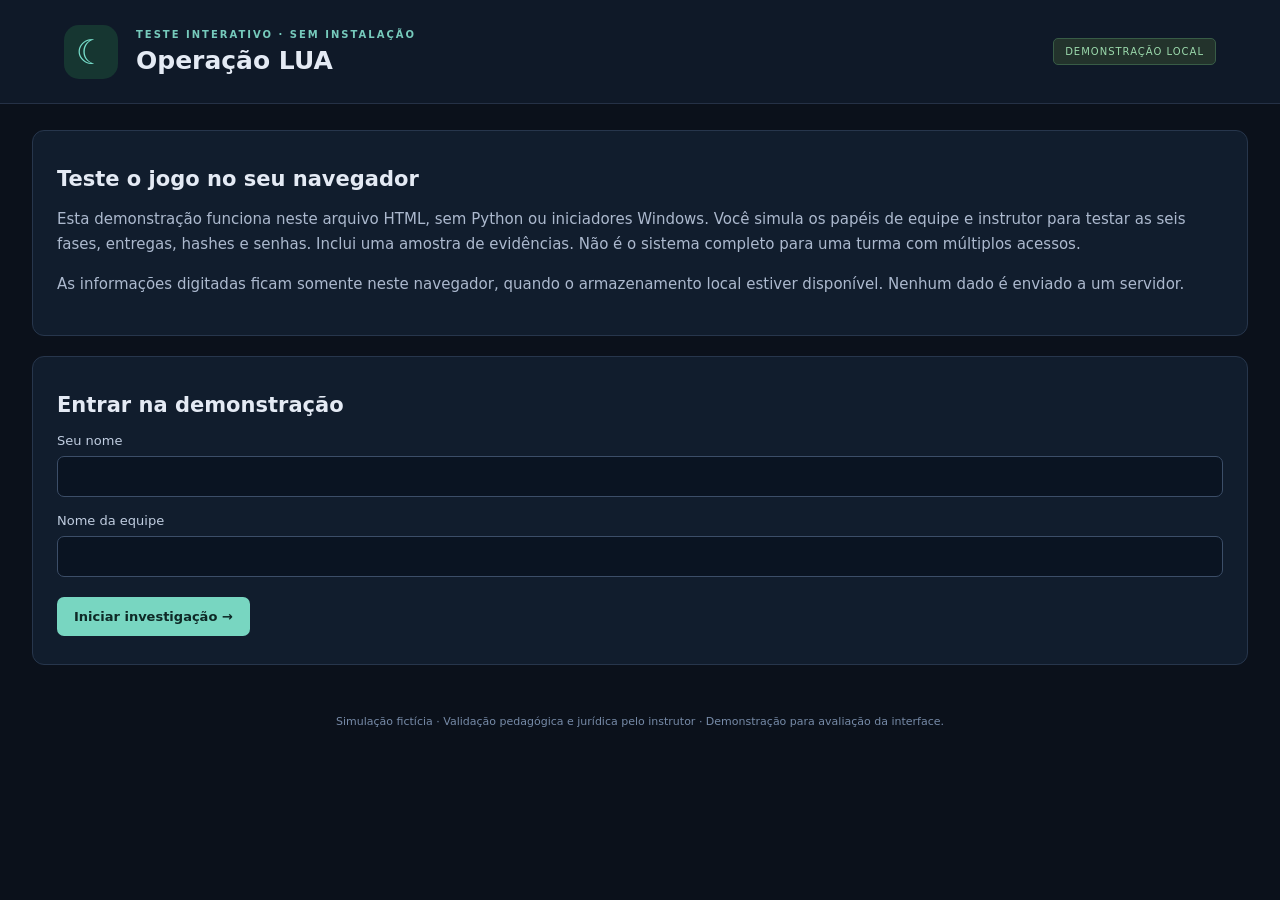
==== docs/index.html @ f0394161 "Adiciona entrada da demonstração nas origens padrão do GitHub Pages" ====
<!doctype html><html lang="pt-BR"><meta charset="utf-8"><meta name="viewport" content="width=device-width,initial-scale=1"><title>Operação LUA — teste no navegador</title><style>[hidden]{display:none!important}
:root{color-scheme:dark;font-family:Inter,ui-sans-serif,system-ui,sans-serif;color:#e4eaf4;background:#0b111b;font-size:15px}*{box-sizing:border-box}body{margin:0}header{display:flex;gap:18px;align-items:center;padding:24px 5vw;background:#0f1928;border-bottom:1px solid #253146}h1{font-size:25px;margin:4px 0;font-weight:650}.brand-icon{font-size:34px;color:#77ddca;background:#163631;width:54px;height:54px;display:grid;place-items:center;border-radius:15px}.eyebrow{font-size:10px;font-weight:700;letter-spacing:2px;color:#76cabc}.badge{display:inline-block;background:#23332c;color:#9bd9ac;border:1px solid #385c46;padding:7px 11px;border-radius:5px;font-size:10px;letter-spacing:1px;margin-left:auto}.badge.pending{background:#3b3022;color:#edc17e;border-color:#655136}main{max-width:1380px;margin:0 auto;padding:26px 32px}.welcome{margin:14px 0 28px}.welcome h2{font-size:30px;margin:10px 0}.welcome p,p,li{color:#acb9ce;line-height:1.65}h2{font-size:21px;margin:12px 0 16px}h3{font-size:16px}.access,.grid{display:grid;grid-template-columns:repeat(auto-fit,minmax(300px,1fr));gap:20px}section,article{background:#111d2d;border:1px solid #27364c;border-radius:12px;padding:24px;margin-bottom:20px}input,textarea,select{display:block;width:100%;background:#0a1422;color:#edf2f8;border:1px solid #3c4e68;padding:12px;border-radius:7px;margin:8px 0 16px;font:inherit}textarea{min-height:150px;resize:vertical}input:focus,textarea:focus,select:focus{outline:2px solid #67c9b7;outline-offset:2px}label{display:block;font-size:13px;color:#c0cde0}button,.button{background:#78d6c1;color:#0e2926;border:0;padding:12px 17px;border-radius:7px;font:inherit;font-size:13px;font-weight:700;cursor:pointer;display:inline-block;text-decoration:none;margin:4px 7px 4px 0}button:hover,.button:hover{filter:brightness(1.12)}button.secondary,.button.secondary{background:#253b55;color:#d9e8f9}button.ghost{background:transparent;border:1px solid #3a4b63;color:#bccfe4;padding:8px 12px}button:disabled{opacity:.45;cursor:default}pre{white-space:pre-wrap;overflow-wrap:anywhere;font-family:inherit;line-height:1.6;font-size:13px;color:#c5d3e7}small{color:#8295ae}.layout{display:grid;grid-template-columns:235px minmax(0,1fr);gap:28px}.steps{position:sticky;top:20px;align-self:start}.step{padding:18px 12px;color:#778da9;border-left:2px solid #29374c;display:flex;gap:12px;font-size:13px}.step span{font-size:11px;padding-top:2px}.step.active{background:#15342f;border-color:#7dd6bf;color:#d3f6e9;border-radius:0 8px 8px 0}.step.done{color:#88c5b4}.step-title{font-size:10px;letter-spacing:2px;color:#758ba7;margin:8px 0 20px}.casebar{display:flex;justify-content:space-between;align-items:center;margin-bottom:20px}.mission{border-top:3px solid #68c8b4}.mission h2{font-size:28px}.mission li{margin-bottom:10px}.deliverable{background:#0c1828;padding:15px;border-radius:8px;border-left:2px solid #577b9a}.materials-grid{display:grid;grid-template-columns:repeat(auto-fit,minmax(235px,1fr));gap:16px}.material{background:#0c1625;border:1px solid #2c3e54;border-radius:9px;padding:18px}.material .tag{color:#7fd5c0;font-size:10px;letter-spacing:1px}.material h3{margin:10px 0}.evidence-gallery{display:grid;grid-template-columns:repeat(auto-fit,minmax(210px,1fr));gap:14px;margin-top:16px}.evidence-gallery img{width:100%;height:230px;object-fit:contain;background:#080e17;border-radius:8px}.evidence-gallery video{width:100%;max-height:300px}figure{margin:0}figcaption{font-size:11px;color:#8fa3be;padding:8px}details{margin-top:12px}summary{cursor:pointer;color:#9bd4c8;padding:8px 0}.team-row{border-bottom:1px solid #2a3a50;padding:15px 0;display:flex;align-items:center;justify-content:space-between;gap:15px}.team-row:last-child{border:0}.hash-ok{color:#8de0ba}.hash-bad{color:#f1aa98}.request-box{border-left:3px solid #577b9a}.review-box{margin-top:18px;border-top:1px solid #33465f;padding-top:18px}#message:not(:empty){border:1px solid #78603d;background:#33291c;color:#ffe2ac;padding:18px;border-radius:9px;margin-bottom:20px;white-space:pre-wrap;overflow-wrap:anywhere}footer{font-size:11px;color:#778ba8;text-align:center;padding:30px}.unlock{border:1px solid #576e58;background:#14251f}.unlock p{color:#afc6bb}.hash-result{background:#0a1421;padding:10px;border-radius:5px}.tabs{display:flex;gap:8px;flex-wrap:wrap;margin-bottom:20px}a{color:#96d7df}code{overflow-wrap:anywhere}@media(max-width:800px){main{padding:18px}.layout{grid-template-columns:1fr}.steps{position:static;display:flex;overflow-x:auto;gap:8px}.step{min-width:125px}.step-title{display:none}header{padding:18px}.badge{display:none}.grid,.access{grid-template-columns:1fr}.welcome h2{font-size:24px}.casebar{align-items:flex-start;gap:10px}}
</style><body><header><div class="brand-icon">☾</div><div><span class="eyebrow">TESTE INTERATIVO · SEM INSTALAÇÃO</span><h1>Operação LUA</h1></div><span class="badge">DEMONSTRAÇÃO LOCAL</span></header><main><section><h2>Teste o jogo no seu navegador</h2><p>Esta demonstração funciona neste arquivo HTML, sem Python ou iniciadores Windows. Você simula os papéis de equipe e instrutor para testar as seis fases, entregas, hashes e senhas. Inclui uma amostra de evidências. Não é o sistema completo para uma turma com múltiplos acessos.</p><p>As informações digitadas ficam somente neste navegador, quando o armazenamento local estiver disponível. Nenhum dado é enviado a um servidor.</p></section><div id="message" role="status" aria-live="polite"></div><section id="begin"><h2>Entrar na demonstração</h2><form id="setup"><label>Seu nome<input name="student" required></label><label>Nome da equipe<input name="team" required></label><button>Iniciar investigação →</button></form></section><div id="workspace" hidden></div><footer>Simulação fictícia · Validação pedagógica e jurídica pelo instrutor · Demonstração para avaliação da interface.</footer></main><script>const SCENES=[{"titulo": "O plantão recebeu uma denúncia", "contexto": "A equipe assume o plantão e recebe uma mensagem por WhatsApp. Neste momento, somente a denúncia está disponível; a narrativa ainda precisa de confirmação.", "acoes": ["Redigir a resposta ao denunciante, esclarecendo risco atual, momento dos fatos, origem das informações e pessoas envolvidas.", "Solicitar links, identificadores e arquivos já existentes, preferindo originais quando disponíveis e registrando a proveniência.", "Descrever as providências imediatas e os acionamentos justificados, sem exigir nova exposição da fonte."], "entrega": "Abordagem escrita, avaliação de risco e registro das providências iniciais.", "liberacao": "Após avaliação e aprovação, o instrutor fornece a senha para abrir o recebimento das provas."}, {"titulo": "A fonte entregou os arquivos", "contexto": "A equipe recebe o pacote inicial completo: capturas, seis imagens selecionadas, caderno e vídeo. Não há respostas de provedores nesta etapa.", "acoes": ["Inventariar os arquivos recebidos e registrar origem, responsável, data, horário e fuso.", "Calcular SHA-256 dos arquivos, registrar ferramenta e resultados e conferir o manifesto recebido.", "Documentar armazenamento, preservação dos originais e movimentações dos vestígios.", "Realizar a primeira leitura do acervo separando observações, alegações e hipóteses."], "entrega": "Inventário, registros de recebimento e cadeia de custódia, hashes e análise inicial.", "liberacao": "A aprovação dos registros permite ao instrutor emitir a senha da triagem e dos pedidos."}, {"titulo": "Transformar pistas em diligências", "contexto": "A equipe organiza os identificadores disponíveis e recebe os materiais de pedidos e diligências quando habilitados pelo instrutor.", "acoes": ["Relacionar cada identificador à sua fonte, sem preencher dados ainda desconhecidos.", "Justificar competência territorial, prioridades e finalidade das diligências.", "Preparar pedidos por destinatário com objeto, identificadores, intervalo temporal e fuso, fundamento e autorização necessária.", "Distinguir preservação de dados, obtenção de registros, dados cadastrais e conteúdo conforme a medida escolhida."], "entrega": "Quadro de identificadores, plano de diligências e pedidos fundamentados.", "liberacao": "Após análise técnica e jurídica dos pedidos, a senha abre a rodada de respostas."}, {"titulo": "As respostas começam a chegar", "contexto": "Os retornos são entregues pelo instrutor conforme os pedidos avaliados. Novas respostas exigem novos pedidos quando houver dependência.", "acoes": ["Analisar os retornos recebidos e registrar o que cada fonte demonstra e o que permanece desconhecido.", "Preparar pedidos complementares a partir de identificadores efetivamente obtidos.", "Correlacionar registros de aplicação e conexão com IP, porta, protocolo, data, horário e fuso quando pertinentes.", "Solicitar diligências locais e sobre local e objetos quando justificadas.", "Distinguir conta, titular da conexão, pessoa indicada e autoria da conduta."], "entrega": "Pedidos complementares, análise dos retornos, linha do tempo e cadeias com limites de atribuição.", "liberacao": "O instrutor confere a cobertura das cadeias iniciais e emite a senha da atualização posterior."}, {"titulo": "Uma nova informação muda o cenário", "contexto": "O instrutor apresenta a atualização posterior e seus metadados. A equipe deve analisar o novo acesso e decidir quais providências são necessárias.", "acoes": ["Registrar recebimento e integridade dos novos materiais.", "Comparar o novo elemento com as cadeias anteriores, considerando a origem e a independência das fontes.", "Preparar o pedido referente ao novo acesso e analisar o retorno somente após sua liberação.", "Reavaliar risco, hipóteses, confiança e lacunas sem confundir quantidade de contas com quantidade de autores."], "entrega": "Análise da atualização, novo pedido, análise do retorno e quadro de hipóteses revisado.", "liberacao": "Após aprovação desta rodada, a senha abre a consolidação final."}, {"titulo": "Concluir e prestar contas da investigação", "contexto": "A equipe consolida todo o trabalho. O encerramento depende da qualidade e dos limites da fundamentação, sem exigir uma conclusão predeterminada de autoria.", "acoes": ["Entregar relatório, inventário, linha do tempo, organograma, pedidos, respostas e cadeias.", "Separar fatos observados, alegações, inferências, lacunas e graus de confiança.", "Individualizar condutas apenas quando houver suporte e distinguir as medidas cabíveis conforme idade e situação.", "Justificar diligências ou medidas propostas e apresentar os registros de preservação e proteção das pessoas sob risco."], "entrega": "Dossiê final completo e apresentação para avaliação e debriefing.", "liberacao": "Após a avaliação final, a senha de encerramento conclui o exercício. Não abre uma sétima fase."}];
const ASSETS=[{"name": "A01_Denuncia_Inicial.png", "url": "[data-uri]", "hash": "e20a0f9571670499217d2071728e067d5ab2c912333c30c9e09b77e181323308"}, {"name": "A02.png", "url": "[data-uri]", "hash": "f0662ef923ff8a6773c17c669c98ab5fbb7151e79d88bcaf3e65bcb468332adc"}, {"name": "A03.png", "url": "[data-uri]", "hash": "9a4fa12f21378c7c077a31b2e42f1d5e2c422c743dd6ad8715374ea17acd1641"}];
const KEY='lua-demonstracao-browser-v1';
const $=s=>document.querySelector(s);
const esc=s=>String(s??'').replace(/[&<>"']/g,c=>({'&':'&amp;','<':'&lt;','>':'&gt;','"':'&quot;',"'":'&#39;'}[c]));
let game={student:'',team:'',phase:0,deliveries:[],requests:[],hashes:[],approved:false,code:'',done:false};
try{const saved=localStorage.getItem(KEY);if(saved)game=JSON.parse(saved);}catch(e){}
function save(){try{localStorage.setItem(KEY,JSON.stringify(game));}catch(e){notice('O navegador não permitiu salvar o progresso. Mantenha esta aba aberta.');}}
function notice(s){$('#message').textContent=s;}
function render(){
 const p=game.phase;
 $('#begin').hidden=!!game.team;$('#workspace').hidden=!game.team;
 if(!game.team)return;
 $('#workspace').innerHTML=`<div class="layout"><aside class="steps"><div class="step-title">PERCURSO DO CASO</div>${SCENES.map((s,i)=>`<div class="step ${i===p?'active':i<p?'done':''}"><span>${i+1}</span>${['Denúncia','Preservação','Pedidos','Respostas','Atualização','Relatório'][i]}</div>`).join('')}</aside><div><div class="casebar"><div><span class="eyebrow">DEMONSTRAÇÃO INTERATIVA</span><h2>${esc(game.team)} · ${esc(game.student)}</h2></div><button id="reset" class="ghost">Recomeçar teste</button></div>${game.done?'<section class="unlock"><h2>Exercício de demonstração concluído</h2><p>Você percorreu as seis fases. No sistema completo, o instrutor avalia cada equipe e mantém as respostas sob controle de acesso no servidor.</p></section>':`<section class="mission"><span class="eyebrow">FASE ${p+1} / 6</span><h2>${esc(SCENES[p].titulo)}</h2><p>${esc(SCENES[p].contexto)}</p><ol>${SCENES[p].acoes.map(a=>`<li>${esc(a)}</li>`).join('')}</ol><div class="deliverable"><strong>Entrega esperada</strong><p>${esc(SCENES[p].entrega)}</p></div></section>`}
${p===0?`<section><h2>Denúncia recebida no plantão</h2><img alt="Denúncia fictícia recebida pelo WhatsApp" style="max-width:100%;max-height:650px;object-fit:contain" src="${ASSETS[0].url}"></section>`:''}
${p>=1?`<section><h2>Amostra das provas iniciais</h2><p>Esta demonstração inclui duas capturas originais do kit. O sistema completo entrega o pacote integral e exige os 18 hashes.</p><div class="materials-grid">${ASSETS.slice(1).map((a,i)=>`<div class="material"><img style="width:100%;max-height:320px;object-fit:contain" src="${a.url}" alt="${esc(a.name)}"><h3>${esc(a.name)}</h3><a class="button secondary" download="${esc(a.name)}" href="${a.url}">Baixar imagem</a></div>`).join('')}</div>${!game.done&&p===1?`<h3>Registrar integridade</h3><p>Baixe uma das imagens acima e selecione o mesmo arquivo abaixo. O hash será calculado localmente e comparado ao original incluído nesta demonstração.</p><input type="file" id="evidence"><div id="hashResult"></div>`:''}<p>${game.hashes.length?'✓ '+game.hashes.length+' hash(es) conferido(s) nesta demonstração.':'Nenhum hash registrado.'}</p></section>`:''}
${p>=2&&p<=4&&!game.done?`<section><h2>Pedido ou diligência</h2><form id="request"><label>Destinatário<select name="recipient"><option>Discord</option><option>Google</option><option>Instagram</option><option>Telegram</option><option>NetSul Fibra</option><option>Equipe territorial</option><option>Perícia</option></select></label><label>Objeto, identificadores, período, fundamento e autorização necessária<textarea name="body" required></textarea></label><button>Registrar pedido</button></form>${game.requests.map(r=>`<article><small>Fase ${r.phase+1}</small><h3>${esc(r.recipient)}</h3><pre>${esc(r.body)}</pre></article>`).join('')}</section>`:''}
${p===3?`<section><h2>Rodada de respostas</h2><p>O instrutor avalia o pedido e libera apenas o retorno correspondente. Nesta demonstração, ${game.requests.length?'há pedido registrado para avaliação.':'registre primeiro um pedido.'}</p><p>Os PDFs dos provedores e os gabaritos não estão incluídos neste arquivo de demonstração. Eles permanecem no sistema completo.</p></section>`:''}
${p===4?'<section><h2>Atualização posterior</h2><p>Nesta fase entram a atualização A15 e os metadados A25; o retorno A24 depende de pedido sobre o novo acesso. Analise a mudança de cenário e registre as medidas propostas.</p></section>':''}
${!game.done?`<section><h2>Entrega da equipe</h2><form id="delivery"><label>Resposta e registros da fase<textarea name="body" required>${esc(game.deliveries.findLast(d=>d.phase===p)?.body||'')}</textarea></label><button>Enviar entrega</button></form><p>${game.approved?'✓ Última entrega aprovada pelo instrutor demonstrativo.':'Aguardando entrega e avaliação.'}</p></section><section><h2>Simular o papel do instrutor</h2><p>Controle exclusivo desta demonstração: você alterna entre os dois papéis para avaliar o fluxo. Não representa autenticação ou controle de acesso para uma turma real.</p><button id="approve" class="secondary">Simular aprovação da entrega</button><button id="issue" class="secondary">Emitir senha desta fase</button><p id="demoCode">${game.code?'Senha demonstrativa desta fase: '+esc(game.code):''}</p></section><section class="unlock"><h2>${p===5?'Encerrar exercício':'Desbloquear próxima fase'}</h2><form id="unlock"><label>Senha desta fase<input name="code" type="password" required autocomplete="off"></label><button>${p===5?'Concluir':'Desbloquear'}</button></form></section>`:''}
<section><h2>Histórico de entregas</h2>${game.deliveries.map(d=>`<article><small>Fase ${d.phase+1}</small><pre>${esc(d.body)}</pre></article>`).join('')||'<p>Ainda não há entregas.</p>'}<button id="export" class="secondary">Exportar registros do teste</button></section></div></div>`;
}
document.addEventListener('submit',e=>{
 e.preventDefault();const f=e.target;const data=Object.fromEntries(new FormData(f));
 if(f.id==='setup'){game.student=data.student.trim();game.team=data.team.trim();if(!game.student||!game.team)return;}
 if(f.id==='request'){game.requests.push({...data,phase:game.phase});notice('Pedido registrado. A adequação jurídica é avaliada pelo instrutor, não automaticamente.');}
 if(f.id==='delivery'){
  if(game.phase===1&&!game.hashes.length){notice('Registre primeiro o hash de uma das imagens da amostra.');return;}
  if(game.phase===2&&!game.requests.some(r=>r.phase===2)){notice('Registre um pedido antes de entregar esta fase.');return;}
  game.deliveries.push({body:data.body,phase:game.phase});game.approved=false;game.code='';notice('Entrega registrada. Use o painel demonstrativo do instrutor para avaliar e emitir a senha.');
 }
 if(f.id==='unlock'){
  if(!game.approved||!game.code||data.code!==game.code){notice('Passagem bloqueada: é necessária a aprovação da última entrega e a senha correta desta fase.');return;}
  if(game.phase===5)game.done=true;else game.phase++;
  game.approved=false;game.code='';notice(game.done?'Demonstração concluída.':'Nova fase desbloqueada.');
 }
 save();render();window.scrollTo(0,0);
});
document.addEventListener('click',e=>{
 if(e.target.id==='approve'){
  if(!game.deliveries.some(d=>d.phase===game.phase)){notice('Envie a entrega desta fase primeiro.');return;}
  game.approved=true;notice('Aprovação simulada registrada. Agora emita a senha.');save();render();
 }
 if(e.target.id==='issue'){
  if(!game.approved){notice('Aprove a última entrega antes de emitir a senha.');return;}
  const values=new Uint8Array(4);crypto.getRandomValues(values);game.code=Array.from(values,b=>b.toString(16).padStart(2,'0')).join('').toUpperCase();save();render();notice('Senha demonstrativa emitida. Copie-a do painel e informe no campo da passagem.');
 }
 if(e.target.id==='reset'&&confirm('Apagar somente o progresso desta demonstração?')){game={student:'',team:'',phase:0,deliveries:[],requests:[],hashes:[],approved:false,code:'',done:false};save();render();notice('Demonstração reiniciada.');}
 if(e.target.id==='export'){
  const {code,...record}=game;const blob=new Blob([JSON.stringify(record,null,2)],{type:'application/json'});const url=URL.createObjectURL(blob);const a=document.createElement('a');a.href=url;a.download='LUA_registros_demonstracao.json';a.click();setTimeout(()=>URL.revokeObjectURL(url),1000);
 }
});
document.addEventListener('change',async e=>{
 if(e.target.id!=='evidence'||!e.target.files[0])return;
 const file=e.target.files[0];
 try{
  const value=await crypto.subtle.digest('SHA-256',await file.arrayBuffer());const hash=Array.from(new Uint8Array(value),b=>b.toString(16).padStart(2,'0')).join('');const asset=ASSETS.slice(1).find(a=>a.hash===hash);
  if(!asset){$('#hashResult').textContent='Hash divergente: selecione um dos arquivos originais da amostra.';return;}
  game.hashes=game.hashes.filter(h=>h.name!==asset.name);game.hashes.push({name:asset.name,sha256:hash});save();render();notice('SHA-256 conferido: '+asset.name+'\n'+hash);
 }catch(error){notice('Não foi possível calcular o hash neste navegador: '+error.message);}
});
render();
</script></body></html>
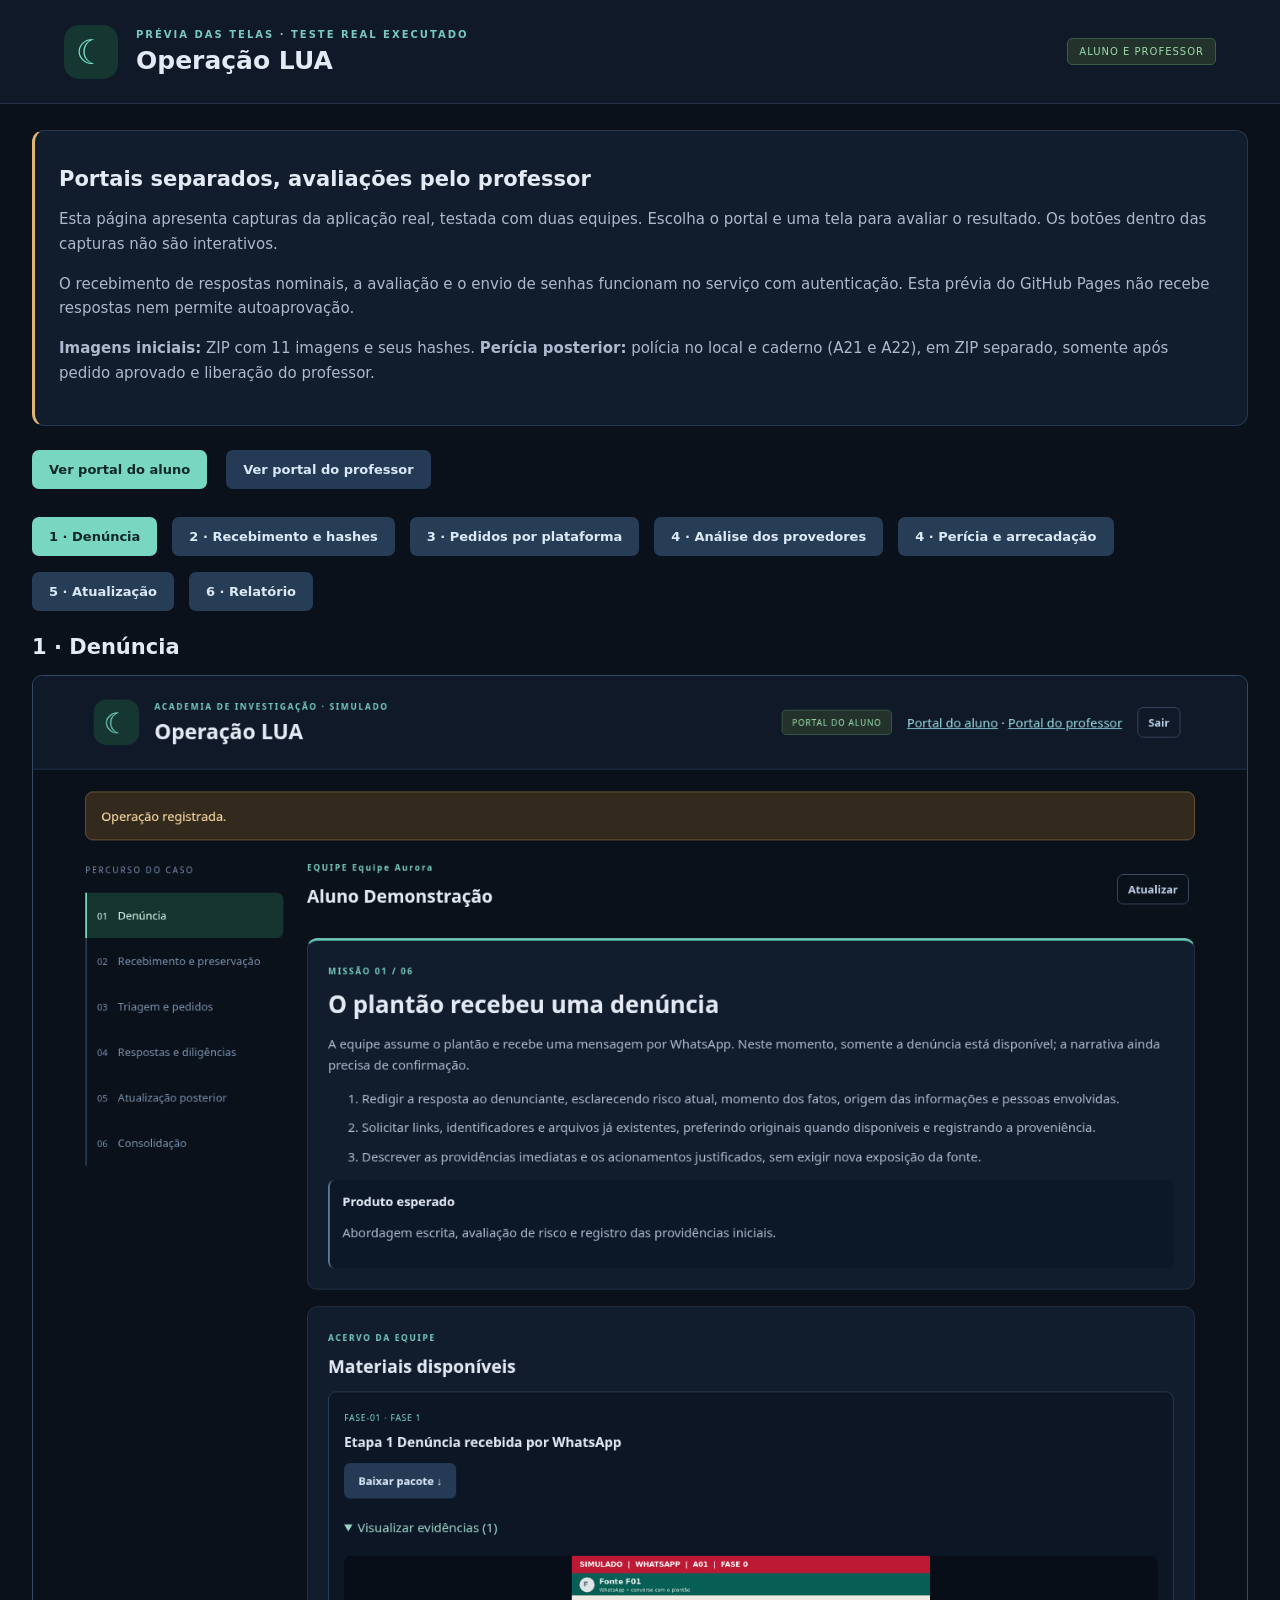
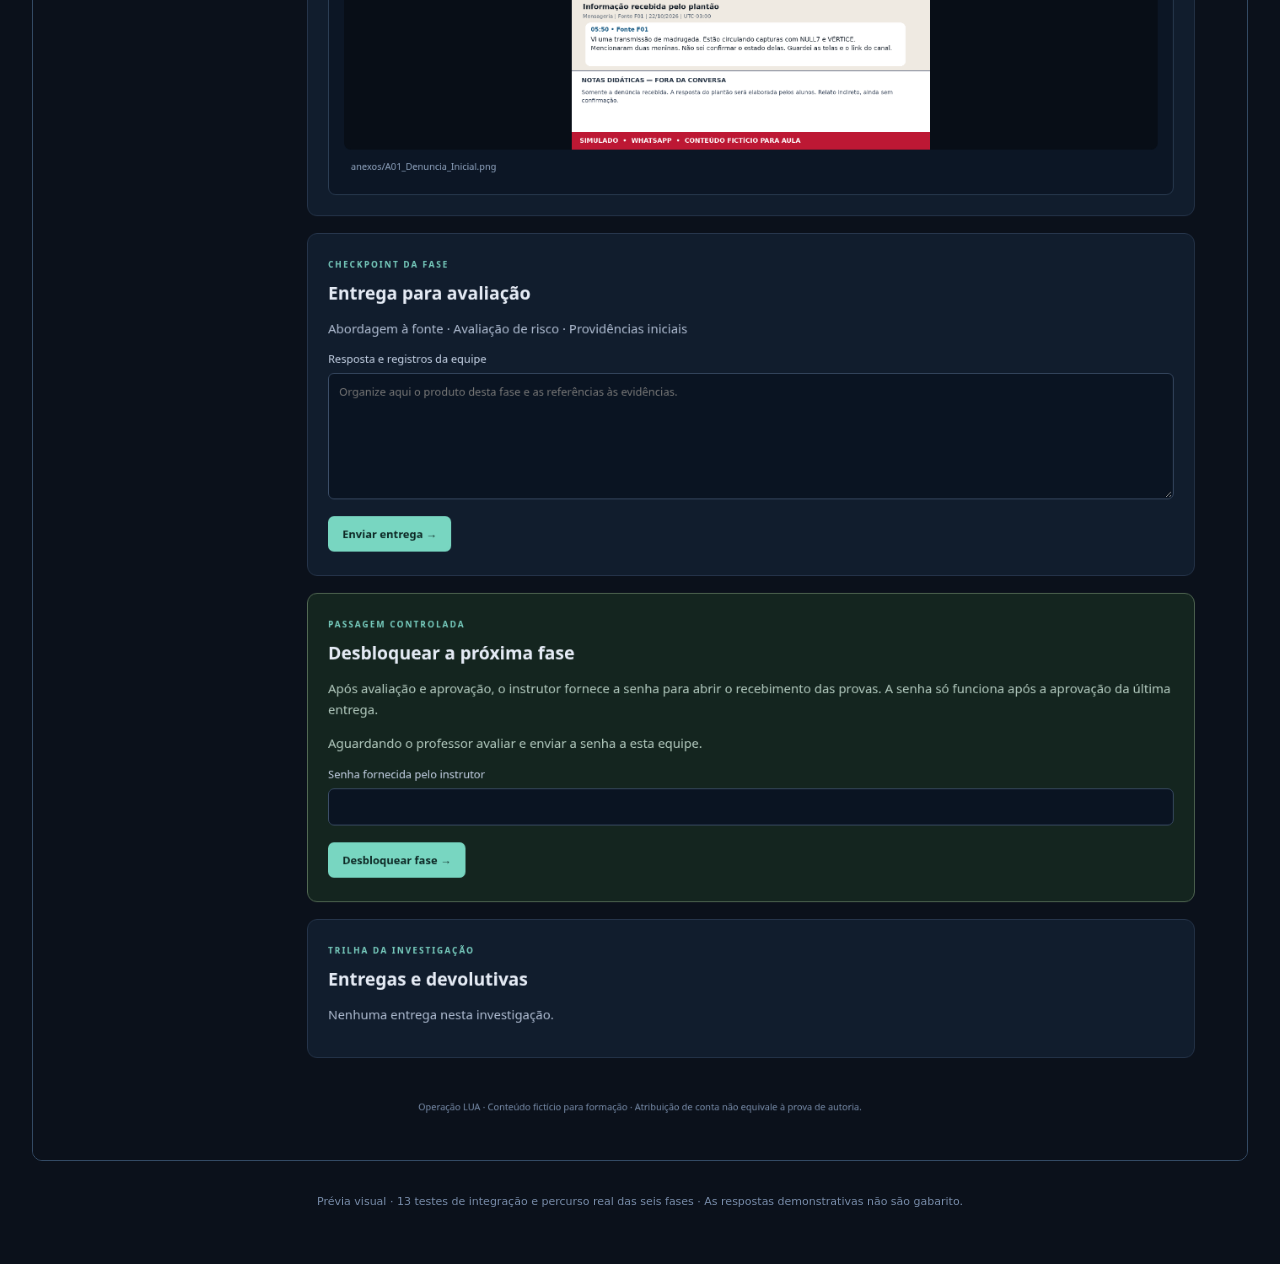
==== commit 832e80f1: "Separa portais e fases, avalia pedidos e identificadores e reserva vestígios para perícia" ====
--- a/docs/index.html
+++ b/docs/index.html
@@ -1,65 +1,3 @@
-<!doctype html><html lang="pt-BR"><meta charset="utf-8"><meta name="viewport" content="width=device-width,initial-scale=1"><title>Operação LUA — teste no navegador</title><style>[hidden]{display:none!important}
+<!doctype html><html lang="pt-BR"><meta charset="utf-8"><meta name="viewport" content="width=device-width,initial-scale=1"><title>Operação LUA · Prévia dos portais</title><style>[hidden]{display:none!important}
 :root{color-scheme:dark;font-family:Inter,ui-sans-serif,system-ui,sans-serif;color:#e4eaf4;background:#0b111b;font-size:15px}*{box-sizing:border-box}body{margin:0}header{display:flex;gap:18px;align-items:center;padding:24px 5vw;background:#0f1928;border-bottom:1px solid #253146}h1{font-size:25px;margin:4px 0;font-weight:650}.brand-icon{font-size:34px;color:#77ddca;background:#163631;width:54px;height:54px;display:grid;place-items:center;border-radius:15px}.eyebrow{font-size:10px;font-weight:700;letter-spacing:2px;color:#76cabc}.badge{display:inline-block;background:#23332c;color:#9bd9ac;border:1px solid #385c46;padding:7px 11px;border-radius:5px;font-size:10px;letter-spacing:1px;margin-left:auto}.badge.pending{background:#3b3022;color:#edc17e;border-color:#655136}main{max-width:1380px;margin:0 auto;padding:26px 32px}.welcome{margin:14px 0 28px}.welcome h2{font-size:30px;margin:10px 0}.welcome p,p,li{color:#acb9ce;line-height:1.65}h2{font-size:21px;margin:12px 0 16px}h3{font-size:16px}.access,.grid{display:grid;grid-template-columns:repeat(auto-fit,minmax(300px,1fr));gap:20px}section,article{background:#111d2d;border:1px solid #27364c;border-radius:12px;padding:24px;margin-bottom:20px}input,textarea,select{display:block;width:100%;background:#0a1422;color:#edf2f8;border:1px solid #3c4e68;padding:12px;border-radius:7px;margin:8px 0 16px;font:inherit}textarea{min-height:150px;resize:vertical}input:focus,textarea:focus,select:focus{outline:2px solid #67c9b7;outline-offset:2px}label{display:block;font-size:13px;color:#c0cde0}button,.button{background:#78d6c1;color:#0e2926;border:0;padding:12px 17px;border-radius:7px;font:inherit;font-size:13px;font-weight:700;cursor:pointer;display:inline-block;text-decoration:none;margin:4px 7px 4px 0}button:hover,.button:hover{filter:brightness(1.12)}button.secondary,.button.secondary{background:#253b55;color:#d9e8f9}button.ghost{background:transparent;border:1px solid #3a4b63;color:#bccfe4;padding:8px 12px}button:disabled{opacity:.45;cursor:default}pre{white-space:pre-wrap;overflow-wrap:anywhere;font-family:inherit;line-height:1.6;font-size:13px;color:#c5d3e7}small{color:#8295ae}.layout{display:grid;grid-template-columns:235px minmax(0,1fr);gap:28px}.steps{position:sticky;top:20px;align-self:start}.step{padding:18px 12px;color:#778da9;border-left:2px solid #29374c;display:flex;gap:12px;font-size:13px}.step span{font-size:11px;padding-top:2px}.step.active{background:#15342f;border-color:#7dd6bf;color:#d3f6e9;border-radius:0 8px 8px 0}.step.done{color:#88c5b4}.step-title{font-size:10px;letter-spacing:2px;color:#758ba7;margin:8px 0 20px}.casebar{display:flex;justify-content:space-between;align-items:center;margin-bottom:20px}.mission{border-top:3px solid #68c8b4}.mission h2{font-size:28px}.mission li{margin-bottom:10px}.deliverable{background:#0c1828;padding:15px;border-radius:8px;border-left:2px solid #577b9a}.materials-grid{display:grid;grid-template-columns:repeat(auto-fit,minmax(235px,1fr));gap:16px}.material{background:#0c1625;border:1px solid #2c3e54;border-radius:9px;padding:18px}.material .tag{color:#7fd5c0;font-size:10px;letter-spacing:1px}.material h3{margin:10px 0}.evidence-gallery{display:grid;grid-template-columns:repeat(auto-fit,minmax(210px,1fr));gap:14px;margin-top:16px}.evidence-gallery img{width:100%;height:230px;object-fit:contain;background:#080e17;border-radius:8px}.evidence-gallery video{width:100%;max-height:300px}figure{margin:0}figcaption{font-size:11px;color:#8fa3be;padding:8px}details{margin-top:12px}summary{cursor:pointer;color:#9bd4c8;padding:8px 0}.team-row{border-bottom:1px solid #2a3a50;padding:15px 0;display:flex;align-items:center;justify-content:space-between;gap:15px}.team-row:last-child{border:0}.hash-ok{color:#8de0ba}.hash-bad{color:#f1aa98}.request-box{border-left:3px solid #577b9a}.review-box{margin-top:18px;border-top:1px solid #33465f;padding-top:18px}#message:not(:empty){border:1px solid #78603d;background:#33291c;color:#ffe2ac;padding:18px;border-radius:9px;margin-bottom:20px;white-space:pre-wrap;overflow-wrap:anywhere}footer{font-size:11px;color:#778ba8;text-align:center;padding:30px}.unlock{border:1px solid #576e58;background:#14251f}.unlock p{color:#afc6bb}.hash-result{background:#0a1421;padding:10px;border-radius:5px}.tabs{display:flex;gap:8px;flex-wrap:wrap;margin-bottom:20px}a{color:#96d7df}code{overflow-wrap:anywhere}@media(max-width:800px){main{padding:18px}.layout{grid-template-columns:1fr}.steps{position:static;display:flex;overflow-x:auto;gap:8px}.step{min-width:125px}.step-title{display:none}header{padding:18px}.badge{display:none}.grid,.access{grid-template-columns:1fr}.welcome h2{font-size:24px}.casebar{align-items:flex-start;gap:10px}}
-</style><body><header><div class="brand-icon">☾</div><div><span class="eyebrow">TESTE INTERATIVO · SEM INSTALAÇÃO</span><h1>Operação LUA</h1></div><span class="badge">DEMONSTRAÇÃO LOCAL</span></header><main><section><h2>Teste o jogo no seu navegador</h2><p>Esta demonstração funciona neste arquivo HTML, sem Python ou iniciadores Windows. Você simula os papéis de equipe e instrutor para testar as seis fases, entregas, hashes e senhas. Inclui uma amostra de evidências. Não é o sistema completo para uma turma com múltiplos acessos.</p><p>As informações digitadas ficam somente neste navegador, quando o armazenamento local estiver disponível. Nenhum dado é enviado a um servidor.</p></section><div id="message" role="status" aria-live="polite"></div><section id="begin"><h2>Entrar na demonstração</h2><form id="setup"><label>Seu nome<input name="student" required></label><label>Nome da equipe<input name="team" required></label><button>Iniciar investigação →</button></form></section><div id="workspace" hidden></div><footer>Simulação fictícia · Validação pedagógica e jurídica pelo instrutor · Demonstração para avaliação da interface.</footer></main><script>const SCENES=[{"titulo": "O plantão recebeu uma denúncia", "contexto": "A equipe assume o plantão e recebe uma mensagem por WhatsApp. Neste momento, somente a denúncia está disponível; a narrativa ainda precisa de confirmação.", "acoes": ["Redigir a resposta ao denunciante, esclarecendo risco atual, momento dos fatos, origem das informações e pessoas envolvidas.", "Solicitar links, identificadores e arquivos já existentes, preferindo originais quando disponíveis e registrando a proveniência.", "Descrever as providências imediatas e os acionamentos justificados, sem exigir nova exposição da fonte."], "entrega": "Abordagem escrita, avaliação de risco e registro das providências iniciais.", "liberacao": "Após avaliação e aprovação, o instrutor fornece a senha para abrir o recebimento das provas."}, {"titulo": "A fonte entregou os arquivos", "contexto": "A equipe recebe o pacote inicial completo: capturas, seis imagens selecionadas, caderno e vídeo. Não há respostas de provedores nesta etapa.", "acoes": ["Inventariar os arquivos recebidos e registrar origem, responsável, data, horário e fuso.", "Calcular SHA-256 dos arquivos, registrar ferramenta e resultados e conferir o manifesto recebido.", "Documentar armazenamento, preservação dos originais e movimentações dos vestígios.", "Realizar a primeira leitura do acervo separando observações, alegações e hipóteses."], "entrega": "Inventário, registros de recebimento e cadeia de custódia, hashes e análise inicial.", "liberacao": "A aprovação dos registros permite ao instrutor emitir a senha da triagem e dos pedidos."}, {"titulo": "Transformar pistas em diligências", "contexto": "A equipe organiza os identificadores disponíveis e recebe os materiais de pedidos e diligências quando habilitados pelo instrutor.", "acoes": ["Relacionar cada identificador à sua fonte, sem preencher dados ainda desconhecidos.", "Justificar competência territorial, prioridades e finalidade das diligências.", "Preparar pedidos por destinatário com objeto, identificadores, intervalo temporal e fuso, fundamento e autorização necessária.", "Distinguir preservação de dados, obtenção de registros, dados cadastrais e conteúdo conforme a medida escolhida."], "entrega": "Quadro de identificadores, plano de diligências e pedidos fundamentados.", "liberacao": "Após análise técnica e jurídica dos pedidos, a senha abre a rodada de respostas."}, {"titulo": "As respostas começam a chegar", "contexto": "Os retornos são entregues pelo instrutor conforme os pedidos avaliados. Novas respostas exigem novos pedidos quando houver dependência.", "acoes": ["Analisar os retornos recebidos e registrar o que cada fonte demonstra e o que permanece desconhecido.", "Preparar pedidos complementares a partir de identificadores efetivamente obtidos.", "Correlacionar registros de aplicação e conexão com IP, porta, protocolo, data, horário e fuso quando pertinentes.", "Solicitar diligências locais e sobre local e objetos quando justificadas.", "Distinguir conta, titular da conexão, pessoa indicada e autoria da conduta."], "entrega": "Pedidos complementares, análise dos retornos, linha do tempo e cadeias com limites de atribuição.", "liberacao": "O instrutor confere a cobertura das cadeias iniciais e emite a senha da atualização posterior."}, {"titulo": "Uma nova informação muda o cenário", "contexto": "O instrutor apresenta a atualização posterior e seus metadados. A equipe deve analisar o novo acesso e decidir quais providências são necessárias.", "acoes": ["Registrar recebimento e integridade dos novos materiais.", "Comparar o novo elemento com as cadeias anteriores, considerando a origem e a independência das fontes.", "Preparar o pedido referente ao novo acesso e analisar o retorno somente após sua liberação.", "Reavaliar risco, hipóteses, confiança e lacunas sem confundir quantidade de contas com quantidade de autores."], "entrega": "Análise da atualização, novo pedido, análise do retorno e quadro de hipóteses revisado.", "liberacao": "Após aprovação desta rodada, a senha abre a consolidação final."}, {"titulo": "Concluir e prestar contas da investigação", "contexto": "A equipe consolida todo o trabalho. O encerramento depende da qualidade e dos limites da fundamentação, sem exigir uma conclusão predeterminada de autoria.", "acoes": ["Entregar relatório, inventário, linha do tempo, organograma, pedidos, respostas e cadeias.", "Separar fatos observados, alegações, inferências, lacunas e graus de confiança.", "Individualizar condutas apenas quando houver suporte e distinguir as medidas cabíveis conforme idade e situação.", "Justificar diligências ou medidas propostas e apresentar os registros de preservação e proteção das pessoas sob risco."], "entrega": "Dossiê final completo e apresentação para avaliação e debriefing.", "liberacao": "Após a avaliação final, a senha de encerramento conclui o exercício. Não abre uma sétima fase."}];
-const ASSETS=[{"name": "A01_Denuncia_Inicial.png", "url": "[data-uri]", "hash": "e20a0f9571670499217d2071728e067d5ab2c912333c30c9e09b77e181323308"}, {"name": "A02.png", "url": "[data-uri]", "hash": "f0662ef923ff8a6773c17c669c98ab5fbb7151e79d88bcaf3e65bcb468332adc"}, {"name": "A03.png", "url": "[data-uri]